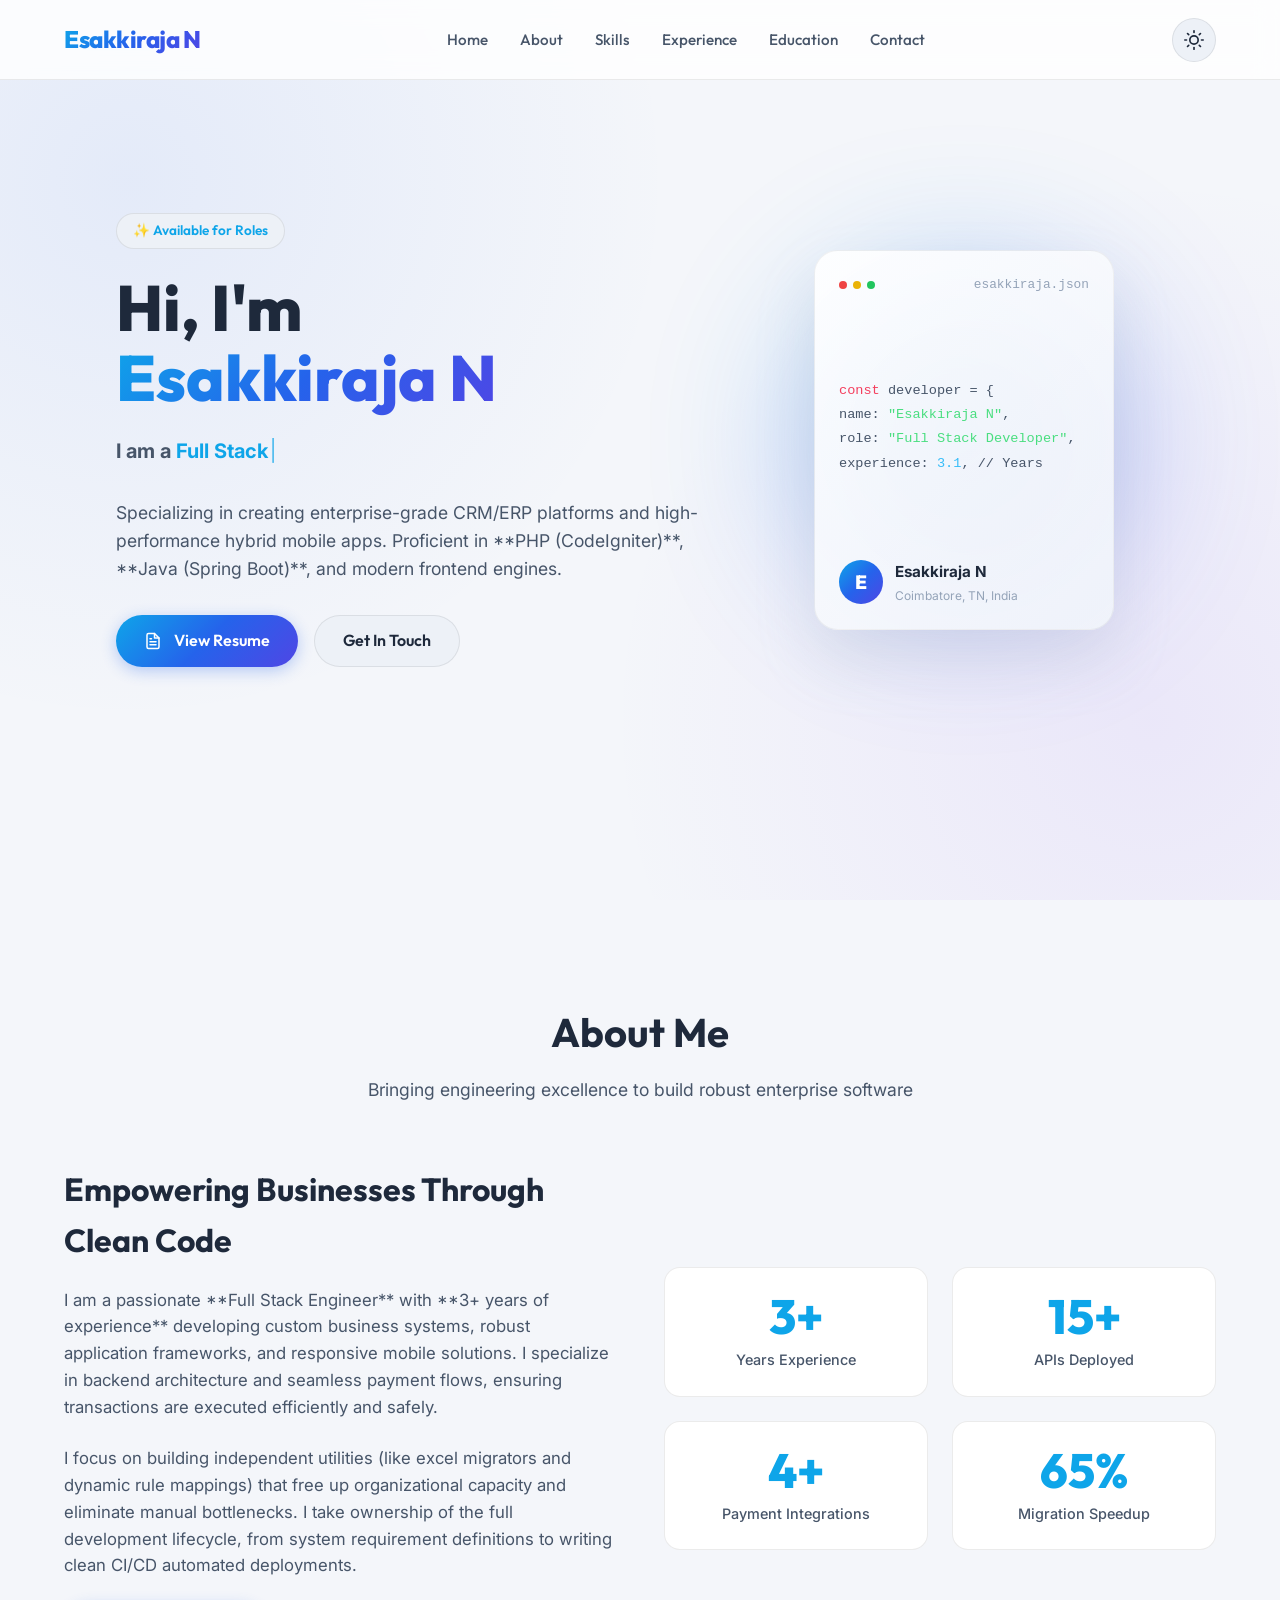
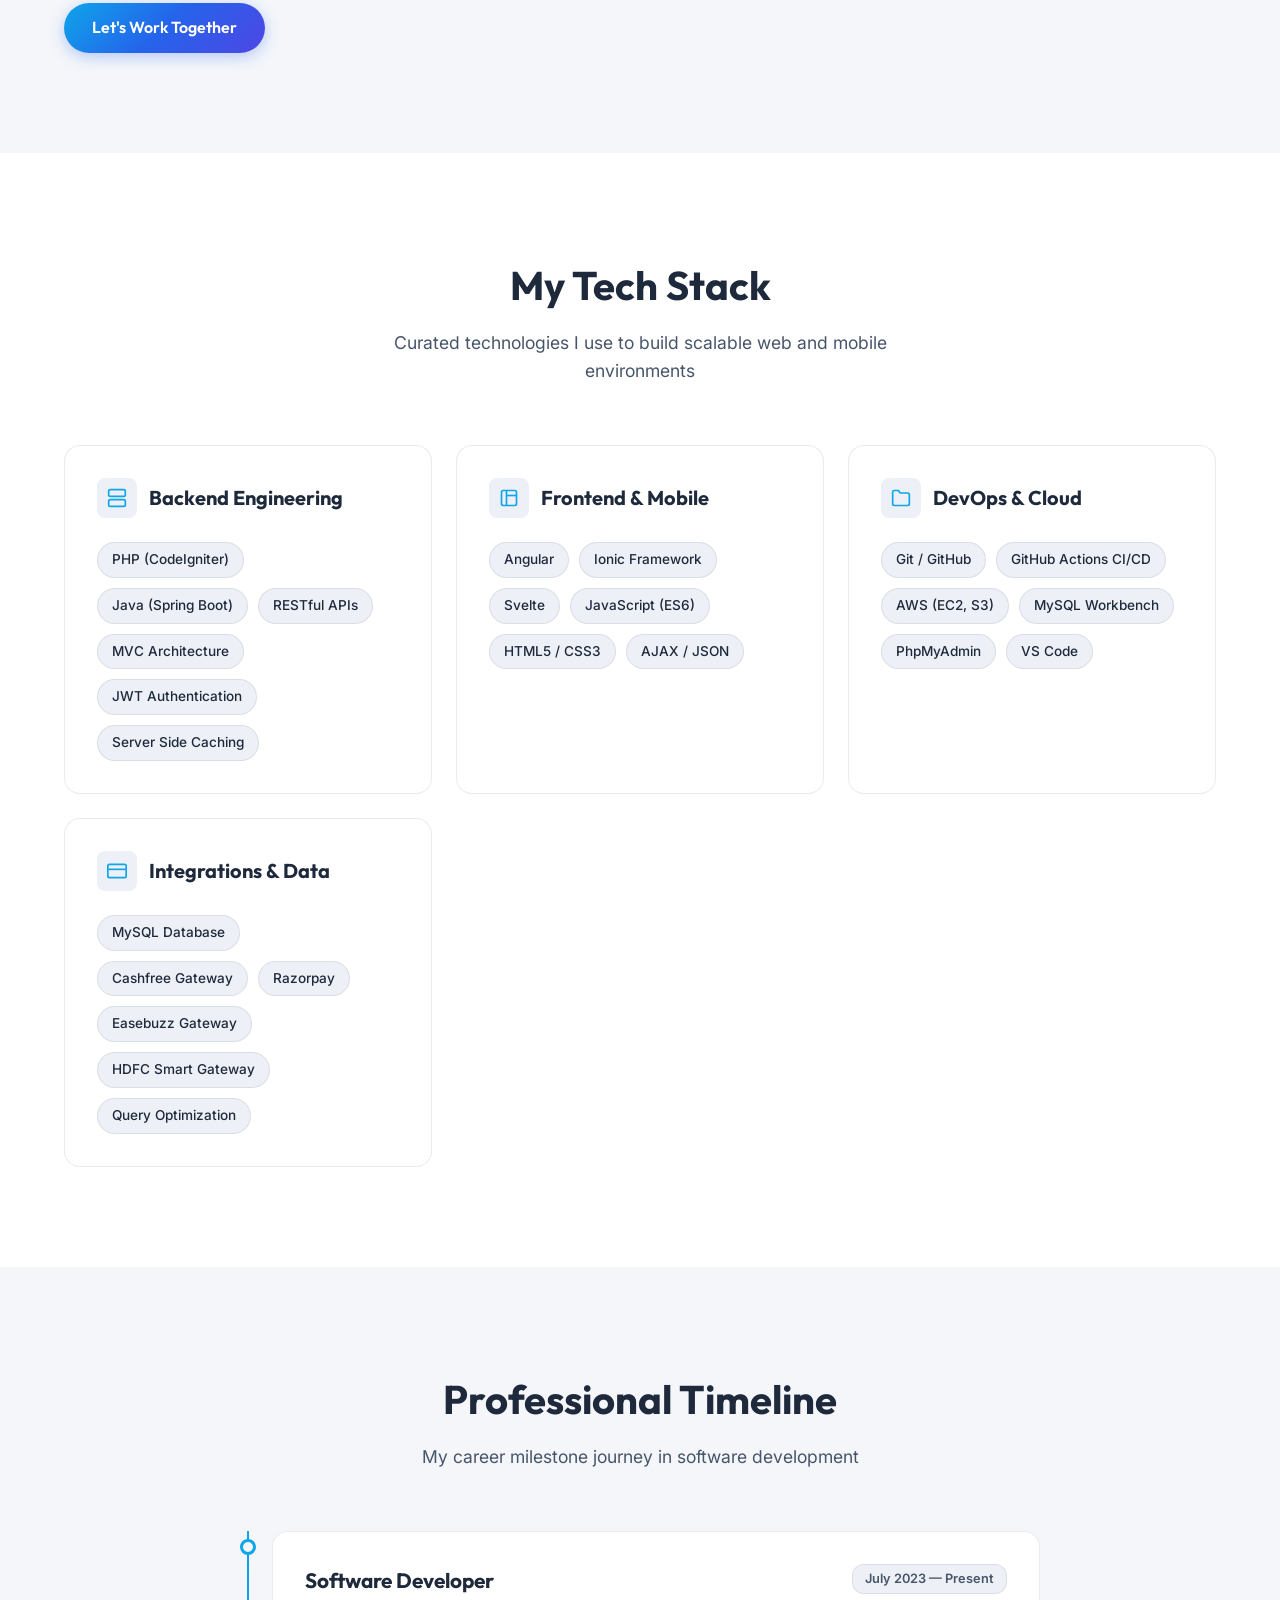
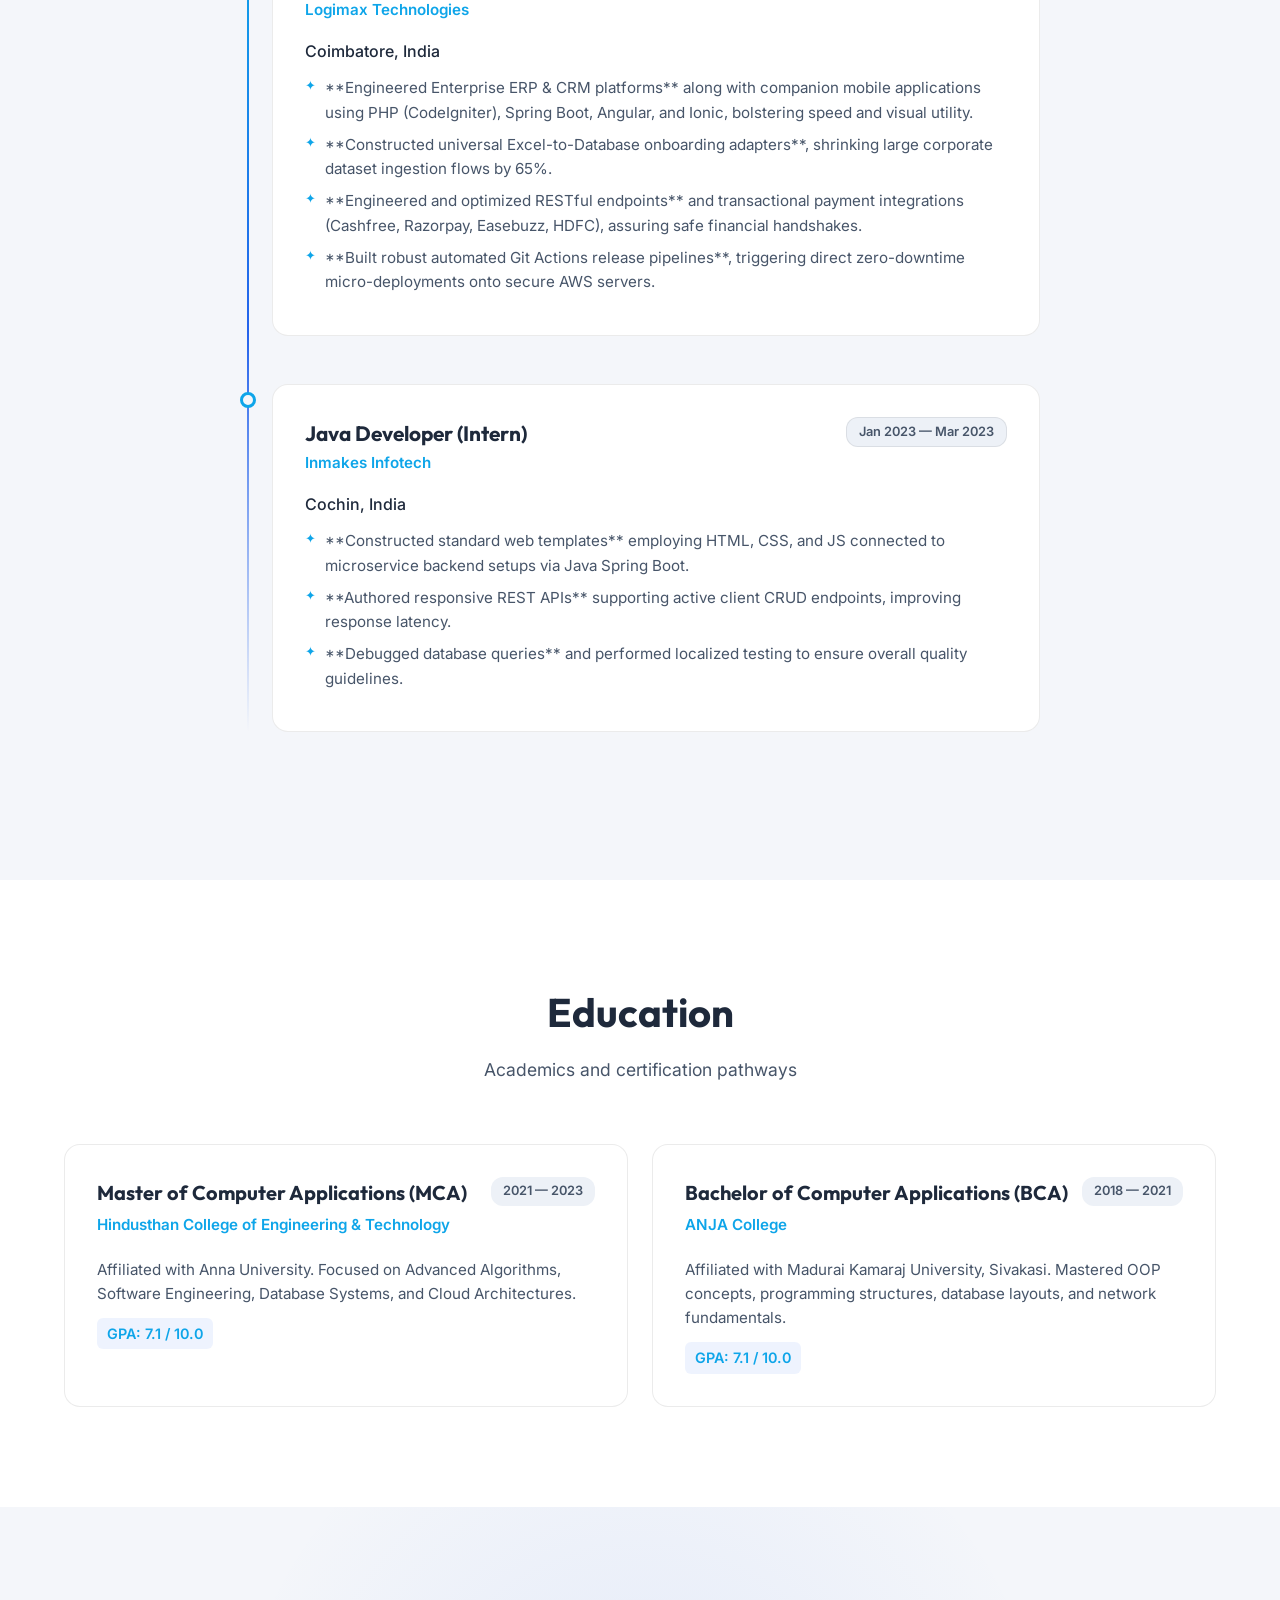
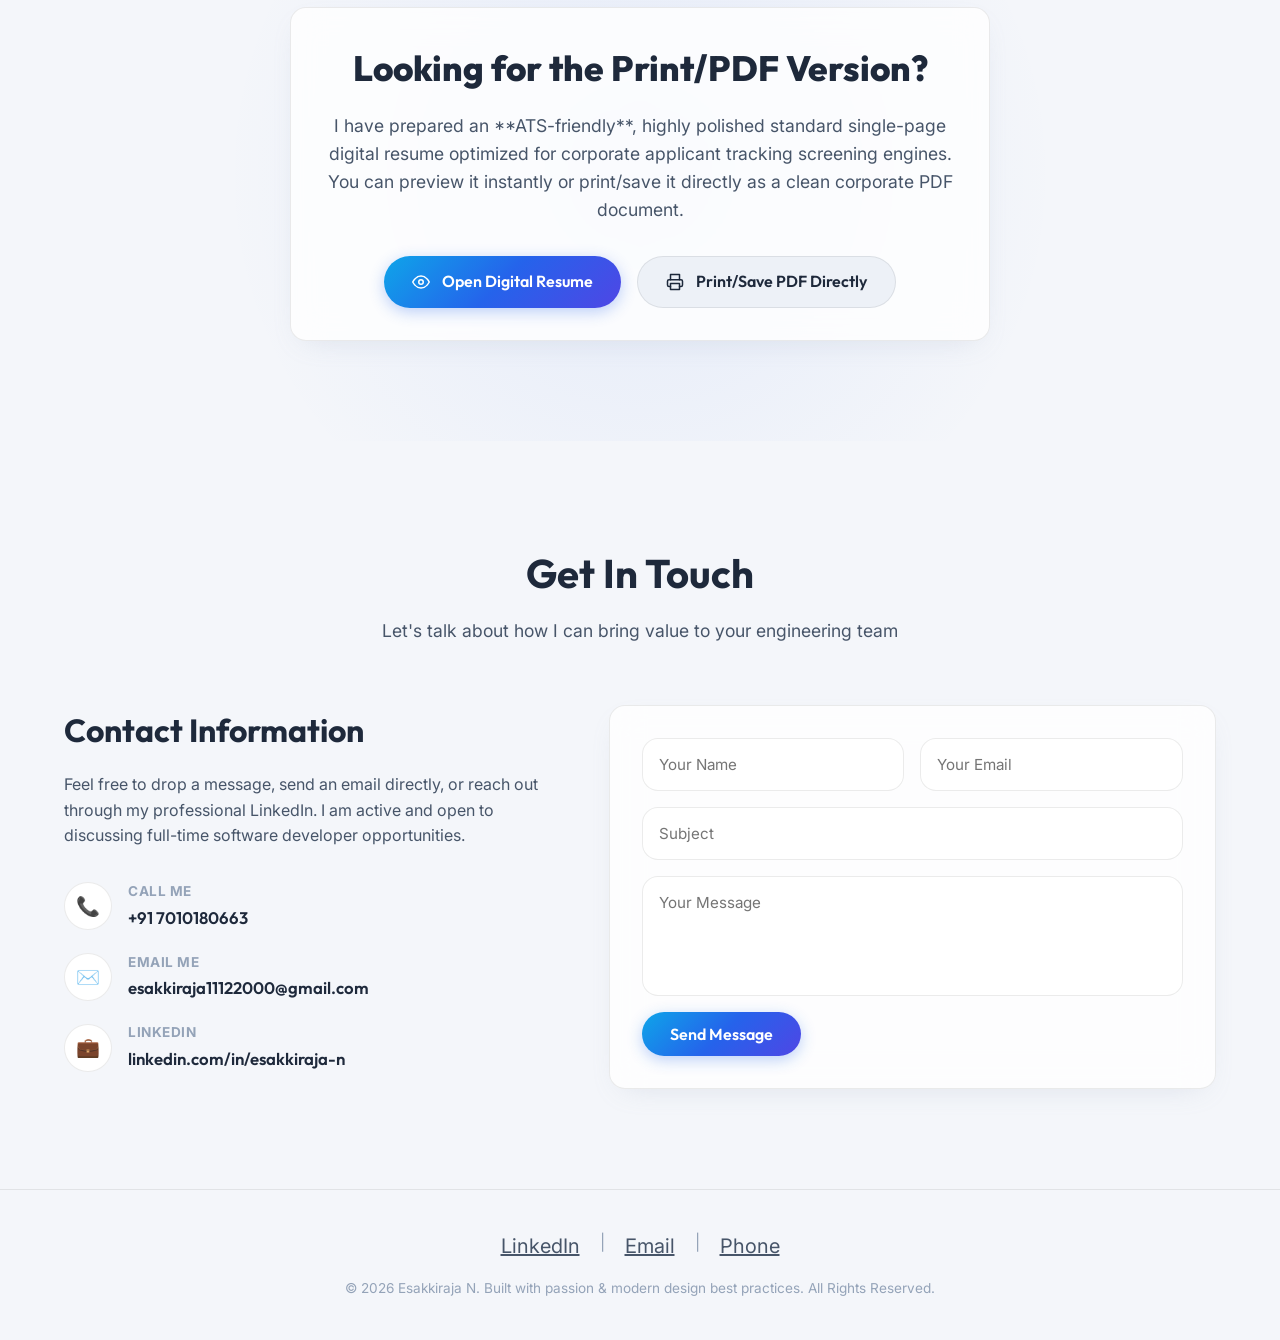
==== index.html @ 97b84b46 "Initialize premium portfolio and ATS-friendly resume" ====
<!DOCTYPE html>
<html lang="en">
<head>
    <meta charset="UTF-8">
    <meta name="viewport" content="width=device-width, initial-scale=1.0">
    <title>Esakkiraja N | Full Stack Developer | CRM & ERP Solutions Expert</title>
    <meta name="description" content="Portfolio of Esakkiraja N, Full Stack Software Developer with 3+ years of experience specializing in PHP CodeIgniter, Spring Boot, Angular, Ionic, CI/CD, and custom payment integrations.">
    <meta name="keywords" content="Esakkiraja N, Esakkiraja, Full Stack Developer, PHP Developer, Spring Boot, CodeIgniter, Angular, Ionic, Coimbatore Developer, Web Developer Portfolio">
    <link rel="stylesheet" href="assets/css/portfolio.css">
</head>
<body>

    <!-- Sticky Navigation Header -->
    <header class="header" id="navbar">
        <div class="container header-container">
            <a href="#home" class="logo">
                <span class="gradient-text">Esakkiraja N</span>
            </a>
            
            <nav>
                <ul class="nav-menu" id="nav-menu">
                    <li><a href="#home" class="nav-link">Home</a></li>
                    <li><a href="#about" class="nav-link">About</a></li>
                    <li><a href="#skills" class="nav-link">Skills</a></li>
                    <li><a href="#experience" class="nav-link">Experience</a></li>
                    <li><a href="#education" class="nav-link">Education</a></li>
                    <li><a href="#contact" class="nav-link">Contact</a></li>
                </ul>
            </nav>
            
            <div class="nav-actions">
                <button class="theme-toggle" id="theme-toggle" aria-label="Toggle theme">
                    <svg class="moon-icon" width="20" height="20" viewBox="0 0 24 24" fill="none" stroke="currentColor" stroke-width="2" stroke-linecap="round" stroke-linejoin="round">
                        <path d="M21 12.79A9 9 0 1 1 11.21 3 7 7 0 0 0 21 12.79z"></path>
                    </svg>
                    <svg class="sun-icon" width="20" height="20" viewBox="0 0 24 24" fill="none" stroke="currentColor" stroke-width="2" stroke-linecap="round" stroke-linejoin="round">
                        <circle cx="12" cy="12" r="5"></circle>
                        <line x1="12" y1="1" x2="12" y2="3"></line>
                        <line x1="12" y1="21" x2="12" y2="23"></line>
                        <line x1="4.22" y1="4.22" x2="5.64" y2="5.64"></line>
                        <line x1="18.36" y1="18.36" x2="19.78" y2="19.78"></line>
                        <line x1="1" y1="12" x2="3" y2="12"></line>
                        <line x1="21" y1="12" x2="23" y2="12"></line>
                        <line x1="4.22" y1="19.78" x2="5.64" y2="18.36"></line>
                        <line x1="18.36" y1="5.64" x2="19.78" y2="4.22"></line>
                    </svg>
                </button>
                <button class="mobile-menu-btn" id="mobile-menu-btn" aria-label="Toggle navigation menu">
                    <svg width="24" height="24" viewBox="0 0 24 24" fill="none" stroke="currentColor" stroke-width="2" stroke-linecap="round" stroke-linejoin="round">
                        <line x1="3" y1="12" x2="21" y2="12"></line>
                        <line x1="3" y1="6" x2="21" y2="6"></line>
                        <line x1="3" y1="18" x2="21" y2="18"></line>
                    </svg>
                </button>
            </div>
        </div>
    </header>

    <!-- Hero Section -->
    <section class="hero" id="home">
        <div class="container hero-grid">
            <div class="hero-content">
                <span class="hero-tag">✨ Available for Roles</span>
                <h1 class="hero-title">
                    Hi, I'm <br>
                    <span class="gradient-text">Esakkiraja N</span>
                </h1>
                <h2 class="hero-subtitle">
                    I am a <span id="typing-text" style="font-weight: 700; color: var(--accent-secondary);">Full Stack Developer</span><span class="typing-cursor" style="font-weight: 300; animation: blink 1s infinite;">|</span>
                </h2>
                <p style="color: var(--text-secondary); font-size: 1.1rem; margin-bottom: 32px; max-width: 600px;">
                    Specializing in creating enterprise-grade CRM/ERP platforms and high-performance hybrid mobile apps. Proficient in **PHP (CodeIgniter)**, **Java (Spring Boot)**, and modern frontend engines.
                </p>
                <div class="hero-cta">
                    <a href="resume.html" class="btn btn-primary" id="view-resume-hero">
                        <svg width="18" height="18" viewBox="0 0 24 24" fill="none" stroke="currentColor" stroke-width="2" stroke-linecap="round" stroke-linejoin="round" style="margin-right: 4px;">
                            <path d="M14 2H6a2 2 0 0 0-2 2v16a2 2 0 0 0 2 2h12a2 2 0 0 0 2-2V8z"></path>
                            <polyline points="14 2 14 8 20 8"></polyline>
                            <line x1="16" y1="13" x2="8" y2="13"></line>
                            <line x1="16" y1="17" x2="8" y2="17"></line>
                            <polyline points="10 9 9 9 8 9"></polyline>
                        </svg>
                        View Resume
                    </a>
                    <a href="#contact" class="btn btn-secondary" id="hire-me-hero">Get In Touch</a>
                </div>
            </div>
            
            <div class="hero-visual">
                <div class="glow-circle"></div>
                <div class="developer-card">
                    <div class="dev-card-header">
                        <div class="dot-indicators">
                            <span></span>
                            <span></span>
                            <span></span>
                        </div>
                        <span class="dev-card-lang">esakkiraja.json</span>
                    </div>
                    <div class="dev-card-code" id="dev-card-code-block">
                        <!-- Populated by JavaScript typist -->
                    </div>
                    <div class="dev-card-footer">
                        <div class="dev-avatar">E</div>
                        <div class="dev-info">
                            <h4>Esakkiraja N</h4>
                            <p>Coimbatore, TN, India</p>
                        </div>
                    </div>
                </div>
            </div>
        </div>
    </section>

    <!-- About Me Section -->
    <section class="about" id="about">
        <div class="container">
            <div class="section-header">
                <h2>About Me</h2>
                <p>Bringing engineering excellence to build robust enterprise software</p>
            </div>
            
            <div class="about-grid">
                <div class="about-text">
                    <h3>Empowering Businesses Through Clean Code</h3>
                    <p>
                        I am a passionate **Full Stack Engineer** with **3+ years of experience** developing custom business systems, robust application frameworks, and responsive mobile solutions. I specialize in backend architecture and seamless payment flows, ensuring transactions are executed efficiently and safely.
                    </p>
                    <p>
                        I focus on building independent utilities (like excel migrators and dynamic rule mappings) that free up organizational capacity and eliminate manual bottlenecks. I take ownership of the full development lifecycle, from system requirement definitions to writing clean CI/CD automated deployments.
                    </p>
                    <a href="#contact" class="btn btn-primary">Let's Work Together</a>
                </div>
                
                <div class="about-stats">
                    <div class="stat-card">
                        <div class="stat-num">3+</div>
                        <div class="stat-label">Years Experience</div>
                    </div>
                    <div class="stat-card">
                        <div class="stat-num">15+</div>
                        <div class="stat-label">APIs Deployed</div>
                    </div>
                    <div class="stat-card">
                        <div class="stat-num">4+</div>
                        <div class="stat-label">Payment Integrations</div>
                    </div>
                    <div class="stat-card">
                        <div class="stat-num">65%</div>
                        <div class="stat-label">Migration Speedup</div>
                    </div>
                </div>
            </div>
        </div>
    </section>

    <!-- Skills Section -->
    <section class="skills" id="skills" style="background-color: var(--bg-secondary);">
        <div class="container">
            <div class="section-header">
                <h2>My Tech Stack</h2>
                <p>Curated technologies I use to build scalable web and mobile environments</p>
            </div>
            
            <div class="skills-grid">
                <!-- Backend -->
                <div class="skill-category-card">
                    <div class="skill-cat-header">
                        <div class="skill-cat-icon">
                            <svg width="20" height="20" viewBox="0 0 24 24" fill="none" stroke="currentColor" stroke-width="2">
                                <rect x="2" y="2" width="20" height="8" rx="2" ry="2"></rect>
                                <rect x="2" y="14" width="20" height="8" rx="2" ry="2"></rect>
                                <line x1="6" y1="6" x2="6.01" y2="6"></line>
                                <line x1="6" y1="18" x2="6.01" y2="18"></line>
                            </svg>
                        </div>
                        <h3>Backend Engineering</h3>
                    </div>
                    <div class="skills-list">
                        <span class="skill-tag">PHP (CodeIgniter)</span>
                        <span class="skill-tag">Java (Spring Boot)</span>
                        <span class="skill-tag">RESTful APIs</span>
                        <span class="skill-tag">MVC Architecture</span>
                        <span class="skill-tag">JWT Authentication</span>
                        <span class="skill-tag">Server Side Caching</span>
                    </div>
                </div>

                <!-- Frontend -->
                <div class="skill-category-card">
                    <div class="skill-cat-header">
                        <div class="skill-cat-icon">
                            <svg width="20" height="20" viewBox="0 0 24 24" fill="none" stroke="currentColor" stroke-width="2">
                                <rect x="3" y="3" width="18" height="18" rx="2" ry="2"></rect>
                                <line x1="9" y1="3" x2="9" y2="21"></line>
                                <line x1="9" y1="9" x2="21" y2="9"></line>
                            </svg>
                        </div>
                        <h3>Frontend & Mobile</h3>
                    </div>
                    <div class="skills-list">
                        <span class="skill-tag">Angular</span>
                        <span class="skill-tag">Ionic Framework</span>
                        <span class="skill-tag">Svelte</span>
                        <span class="skill-tag">JavaScript (ES6)</span>
                        <span class="skill-tag">HTML5 / CSS3</span>
                        <span class="skill-tag">AJAX / JSON</span>
                    </div>
                </div>

                <!-- Cloud & Automation -->
                <div class="skill-category-card">
                    <div class="skill-cat-header">
                        <div class="skill-cat-icon">
                            <svg width="20" height="20" viewBox="0 0 24 24" fill="none" stroke="currentColor" stroke-width="2">
                                <path d="M22 19a2 2 0 0 1-2 2H4a2 2 0 0 1-2-2V5a2 2 0 0 1 2-2h5l2 3h9a2 2 0 0 1 2 2z"></path>
                            </svg>
                        </div>
                        <h3>DevOps & Cloud</h3>
                    </div>
                    <div class="skills-list">
                        <span class="skill-tag">Git / GitHub</span>
                        <span class="skill-tag">GitHub Actions CI/CD</span>
                        <span class="skill-tag">AWS (EC2, S3)</span>
                        <span class="skill-tag">MySQL Workbench</span>
                        <span class="skill-tag">PhpMyAdmin</span>
                        <span class="skill-tag">VS Code</span>
                    </div>
                </div>

                <!-- Payment & Databases -->
                <div class="skill-category-card">
                    <div class="skill-cat-header">
                        <div class="skill-cat-icon">
                            <svg width="20" height="20" viewBox="0 0 24 24" fill="none" stroke="currentColor" stroke-width="2">
                                <rect x="1" y="4" width="22" height="16" rx="2" ry="2"></rect>
                                <line x1="1" y1="10" x2="23" y2="10"></line>
                            </svg>
                        </div>
                        <h3>Integrations & Data</h3>
                    </div>
                    <div class="skills-list">
                        <span class="skill-tag">MySQL Database</span>
                        <span class="skill-tag">Cashfree Gateway</span>
                        <span class="skill-tag">Razorpay</span>
                        <span class="skill-tag">Easebuzz Gateway</span>
                        <span class="skill-tag">HDFC Smart Gateway</span>
                        <span class="skill-tag">Query Optimization</span>
                    </div>
                </div>
            </div>
        </div>
    </section>

    <!-- Experience Timeline -->
    <section class="experience" id="experience">
        <div class="container">
            <div class="section-header">
                <h2>Professional Timeline</h2>
                <p>My career milestone journey in software development</p>
            </div>
            
            <div class="experience-timeline">
                
                <!-- Logimax -->
                <div class="timeline-item">
                    <div class="timeline-content">
                        <div class="timeline-header">
                            <div>
                                <h3 class="role-title">Software Developer</h3>
                                <span class="company-name">Logimax Technologies</span>
                            </div>
                            <span class="timeline-date">July 2023 — Present</span>
                        </div>
                        <p style="color: var(--text-primary); font-weight: 500; margin-bottom: 12px;">Coimbatore, India</p>
                        <ul class="timeline-bullets">
                            <li>**Engineered Enterprise ERP & CRM platforms** along with companion mobile applications using PHP (CodeIgniter), Spring Boot, Angular, and Ionic, bolstering speed and visual utility.</li>
                            <li>**Constructed universal Excel-to-Database onboarding adapters**, shrinking large corporate dataset ingestion flows by 65%.</li>
                            <li>**Engineered and optimized RESTful endpoints** and transactional payment integrations (Cashfree, Razorpay, Easebuzz, HDFC), assuring safe financial handshakes.</li>
                            <li>**Built robust automated Git Actions release pipelines**, triggering direct zero-downtime micro-deployments onto secure AWS servers.</li>
                        </ul>
                    </div>
                </div>

                <!-- Inmakes -->
                <div class="timeline-item">
                    <div class="timeline-content">
                        <div class="timeline-header">
                            <div>
                                <h3 class="role-title">Java Developer (Intern)</h3>
                                <span class="company-name">Inmakes Infotech</span>
                            </div>
                            <span class="timeline-date">Jan 2023 — Mar 2023</span>
                        </div>
                        <p style="color: var(--text-primary); font-weight: 500; margin-bottom: 12px;">Cochin, India</p>
                        <ul class="timeline-bullets">
                            <li>**Constructed standard web templates** employing HTML, CSS, and JS connected to microservice backend setups via Java Spring Boot.</li>
                            <li>**Authored responsive REST APIs** supporting active client CRUD endpoints, improving response latency.</li>
                            <li>**Debugged database queries** and performed localized testing to ensure overall quality guidelines.</li>
                        </ul>
                    </div>
                </div>

            </div>
        </div>
    </section>

    <!-- Education Section -->
    <section class="education" id="education" style="background-color: var(--bg-secondary);">
        <div class="container">
            <div class="section-header">
                <h2>Education</h2>
                <p>Academics and certification pathways</p>
            </div>
            
            <div class="education-grid">
                
                <!-- MCA -->
                <div class="education-card">
                    <div class="edu-header">
                        <div>
                            <h3 class="edu-title">Master of Computer Applications (MCA)</h3>
                            <div class="edu-college">Hindusthan College of Engineering & Technology</div>
                        </div>
                        <span class="edu-date">2021 — 2023</span>
                    </div>
                    <div class="edu-details">
                        <p>Affiliated with Anna University. Focused on Advanced Algorithms, Software Engineering, Database Systems, and Cloud Architectures.</p>
                        <span class="edu-grade">GPA: 7.1 / 10.0</span>
                    </div>
                </div>

                <!-- BCA -->
                <div class="education-card">
                    <div class="edu-header">
                        <div>
                            <h3 class="edu-title">Bachelor of Computer Applications (BCA)</h3>
                            <div class="edu-college">ANJA College</div>
                        </div>
                        <span class="edu-date">2018 — 2021</span>
                    </div>
                    <div class="edu-details">
                        <p>Affiliated with Madurai Kamaraj University, Sivakasi. Mastered OOP concepts, programming structures, database layouts, and network fundamentals.</p>
                        <span class="edu-grade">GPA: 7.1 / 10.0</span>
                    </div>
                </div>

            </div>
        </div>
    </section>

    <!-- Digital Resume CTA -->
    <section class="resume-cta-section">
        <div class="container">
            <div class="glass-card resume-wrapper">
                <h3>Looking for the Print/PDF Version?</h3>
                <p>
                    I have prepared an **ATS-friendly**, highly polished standard single-page digital resume optimized for corporate applicant tracking screening engines. You can preview it instantly or print/save it directly as a clean corporate PDF document.
                </p>
                <div class="resume-actions">
                    <a href="resume.html" class="btn btn-primary" id="preview-resume-cta">
                        <svg width="18" height="18" viewBox="0 0 24 24" fill="none" stroke="currentColor" stroke-width="2" stroke-linecap="round" stroke-linejoin="round" style="margin-right: 4px;">
                            <path d="M1 12s4-8 11-8 11 8 11 8-4 8-11 8-11-8-11-8z"></path>
                            <circle cx="12" cy="12" r="3"></circle>
                        </svg>
                        Open Digital Resume
                    </a>
                    <a href="resume.html?print=true" class="btn btn-secondary" id="direct-print-cta" target="_blank">
                        <svg width="18" height="18" viewBox="0 0 24 24" fill="none" stroke="currentColor" stroke-width="2" stroke-linecap="round" stroke-linejoin="round" style="margin-right: 4px;">
                            <polyline points="6 9 6 2 18 2 18 9"></polyline>
                            <path d="M6 18H4a2 2 0 0 1-2-2v-5a2 2 0 0 1 2-2h16a2 2 0 0 1 2 2v5a2 2 0 0 1-2 2h-2"></path>
                            <rect x="6" y="14" width="12" height="8"></rect>
                        </svg>
                        Print/Save PDF Directly
                    </a>
                </div>
            </div>
        </div>
    </section>

    <!-- Contact Section -->
    <section class="contact" id="contact">
        <div class="container">
            <div class="section-header">
                <h2>Get In Touch</h2>
                <p>Let's talk about how I can bring value to your engineering team</p>
            </div>
            
            <div class="contact-grid">
                
                <!-- Contact info panel -->
                <div class="contact-info-panel">
                    <h3>Contact Information</h3>
                    <p class="contact-desc">
                        Feel free to drop a message, send an email directly, or reach out through my professional LinkedIn. I am active and open to discussing full-time software developer opportunities.
                    </p>
                    
                    <div class="contact-links">
                        <div class="contact-item">
                            <div class="contact-icon" aria-hidden="true">📞</div>
                            <div class="contact-details">
                                <h4>Call Me</h4>
                                <a href="tel:+917010180663">+91 7010180663</a>
                            </div>
                        </div>
                        
                        <div class="contact-item">
                            <div class="contact-icon" aria-hidden="true">✉️</div>
                            <div class="contact-details">
                                <h4>Email Me</h4>
                                <a href="mailto:esakkiraja11122000@gmail.com">esakkiraja11122000@gmail.com</a>
                            </div>
                        </div>
                        
                        <div class="contact-item">
                            <div class="contact-icon" aria-hidden="true">💼</div>
                            <div class="contact-details">
                                <h4>LinkedIn</h4>
                                <a href="https://www.linkedin.com/in/esakkiraja-n/" target="_blank">linkedin.com/in/esakkiraja-n</a>
                            </div>
                        </div>
                    </div>
                </div>

                <!-- Form Panel -->
                <div class="glass-card">
                    <form class="contact-form" id="portfolio-contact-form">
                        <div class="form-group-row">
                            <input type="text" class="form-control" placeholder="Your Name" required aria-label="Your Name">
                            <input type="email" class="form-control" placeholder="Your Email" required aria-label="Your Email">
                        </div>
                        <input type="text" class="form-control" placeholder="Subject" required aria-label="Subject">
                        <textarea class="form-control" placeholder="Your Message" required aria-label="Your Message"></textarea>
                        <button type="submit" class="btn btn-primary" style="align-self: flex-start;">Send Message</button>
                    </form>
                </div>

            </div>
        </div>
    </section>

    <!-- Footer -->
    <footer class="footer">
        <div class="container footer-content">
            <div class="footer-socials">
                <a href="https://www.linkedin.com/in/esakkiraja-n/" class="footer-social-link" target="_blank" aria-label="LinkedIn Profile">LinkedIn</a>
                <span style="color: var(--text-muted);">|</span>
                <a href="mailto:esakkiraja11122000@gmail.com" class="footer-social-link" aria-label="Email Esakkiraja">Email</a>
                <span style="color: var(--text-muted);">|</span>
                <a href="tel:+917010180663" class="footer-social-link" aria-label="Call Esakkiraja">Phone</a>
            </div>
            <p class="copyright">&copy; 2026 Esakkiraja N. Built with passion & modern design best practices. All Rights Reserved.</p>
        </div>
    </footer>

    <!-- Custom CSS typing blink animation -->
    <style>
        @keyframes blink {
            50% { opacity: 0; }
        }
        .typing-cursor {
            color: var(--accent-secondary);
            font-size: 1.3rem;
            margin-left: 2px;
        }
    </style>
    
    <script src="assets/js/portfolio.js"></script>
</body>
</html>
---- assets/css/portfolio.css ----
@import url('https://fonts.googleapis.com/css2?family=Inter:wght@300;400;500;600;700&family=Outfit:wght@300;400;500;600;700;800&display=swap');

/* --- Root CSS Variables --- */
:root {
    --font-heading: 'Outfit', sans-serif;
    --font-body: 'Inter', sans-serif;

    /* Theme-specific tokens (Default: Dark Mode) */
    --bg-primary: #070a13;
    --bg-secondary: #0f1424;
    --bg-tertiary: #171d34;
    --bg-glass: rgba(15, 20, 36, 0.7);
    --border-color: rgba(255, 255, 255, 0.08);
    --text-primary: #f3f4f6;
    --text-secondary: #9ca3af;
    --text-muted: #6b7280;
    
    /* Elegant Harmonious Accents */
    --accent-primary: #2563eb; /* Royal Blue */
    --accent-secondary: #00d2ff; /* Bright Cyan */
    --accent-gradient: linear-gradient(135deg, #00d2ff 0%, #2563eb 50%, #7c3aed 100%);
    --accent-glow: rgba(0, 210, 255, 0.15);
    --card-shadow: 0 10px 30px -10px rgba(0, 0, 0, 0.5);
    
    /* Layout Constants */
    --container-width: 1200px;
    --header-height: 80px;
    --border-radius: 16px;
    --transition-smooth: all 0.4s cubic-bezier(0.16, 1, 0.3, 1);
}

/* --- Light Mode Variables --- */
[data-theme="light"] {
    --bg-primary: #f4f6fa;
    --bg-secondary: #ffffff;
    --bg-tertiary: #edf1f7;
    --bg-glass: rgba(255, 255, 255, 0.8);
    --border-color: rgba(0, 0, 0, 0.08);
    --text-primary: #1e293b;
    --text-secondary: #475569;
    --text-muted: #94a3b8;
    
    --accent-primary: #2563eb;
    --accent-secondary: #0ea5e9;
    --accent-gradient: linear-gradient(135deg, #0ea5e9 0%, #2563eb 50%, #4f46e5 100%);
    --accent-glow: rgba(37, 99, 235, 0.08);
    --card-shadow: 0 10px 30px -15px rgba(148, 163, 184, 0.3);
}

/* --- Reset & Base Styles --- */
*, *::before, *::after {
    margin: 0;
    padding: 0;
    box-sizing: border-box;
}

html {
    scroll-behavior: smooth;
    font-size: 16px;
}

body {
    background-color: var(--bg-primary);
    color: var(--text-primary);
    font-family: var(--font-body);
    line-height: 1.6;
    overflow-x: hidden;
    transition: background-color 0.3s ease, color 0.3s ease;
}

/* Custom Scrollbar */
::-webkit-scrollbar {
    width: 8px;
}
::-webkit-scrollbar-track {
    background: var(--bg-primary);
}
::-webkit-scrollbar-thumb {
    background: var(--bg-tertiary);
    border-radius: 4px;
}
::-webkit-scrollbar-thumb:hover {
    background: var(--accent-primary);
}

/* --- Global Utilities & Layouts --- */
.container {
    max-width: var(--container-width);
    margin: 0 auto;
    padding: 0 24px;
}

section {
    padding: 100px 0;
    position: relative;
}

.gradient-text {
    background: var(--accent-gradient);
    -webkit-background-clip: text;
    -webkit-text-fill-color: transparent;
    background-clip: text;
}

.section-header {
    text-align: center;
    margin-bottom: 60px;
}

.section-header h2 {
    font-family: var(--font-heading);
    font-size: 2.5rem;
    font-weight: 700;
    margin-bottom: 12px;
}

.section-header p {
    color: var(--text-secondary);
    font-size: 1.1rem;
    max-width: 600px;
    margin: 0 auto;
}

/* Buttons */
.btn {
    display: inline-flex;
    align-items: center;
    justify-content: center;
    gap: 8px;
    padding: 12px 28px;
    font-family: var(--font-heading);
    font-weight: 600;
    font-size: 1rem;
    border-radius: 30px;
    text-decoration: none;
    cursor: pointer;
    transition: var(--transition-smooth);
    border: none;
}

.btn-primary {
    background: var(--accent-gradient);
    color: #ffffff;
    box-shadow: 0 4px 15px rgba(37, 99, 235, 0.3);
}

.btn-primary:hover {
    transform: translateY(-2px);
    box-shadow: 0 8px 25px rgba(37, 99, 235, 0.4);
}

.btn-secondary {
    background: var(--bg-tertiary);
    color: var(--text-primary);
    border: 1px solid var(--border-color);
}

.btn-secondary:hover {
    background: var(--border-color);
    transform: translateY(-2px);
}

/* Glass Card */
.glass-card {
    background: var(--bg-glass);
    border: 1px solid var(--border-color);
    border-radius: var(--border-radius);
    padding: 32px;
    backdrop-filter: blur(16px);
    -webkit-backdrop-filter: blur(16px);
    box-shadow: var(--card-shadow);
    transition: var(--transition-smooth);
}

/* --- Header / Navigation --- */
.header {
    position: fixed;
    top: 0;
    left: 0;
    width: 100%;
    height: var(--header-height);
    background: var(--bg-glass);
    border-bottom: 1px solid var(--border-color);
    backdrop-filter: blur(12px);
    -webkit-backdrop-filter: blur(12px);
    z-index: 1000;
    transition: var(--transition-smooth);
}

.header-container {
    display: flex;
    justify-content: space-between;
    align-items: center;
    height: 100%;
}

.logo {
    font-family: var(--font-heading);
    font-size: 1.5rem;
    font-weight: 800;
    letter-spacing: -0.5px;
    text-decoration: none;
    color: var(--text-primary);
}

.nav-menu {
    display: flex;
    align-items: center;
    list-style: none;
    gap: 32px;
}

.nav-link {
    text-decoration: none;
    color: var(--text-secondary);
    font-family: var(--font-heading);
    font-weight: 500;
    font-size: 0.95rem;
    transition: var(--transition-smooth);
}

.nav-link:hover {
    color: var(--accent-secondary);
}

.nav-actions {
    display: flex;
    align-items: center;
    gap: 16px;
}

/* Dark Mode Toggle */
.theme-toggle {
    background: var(--bg-tertiary);
    border: 1px solid var(--border-color);
    width: 44px;
    height: 44px;
    border-radius: 50%;
    cursor: pointer;
    display: flex;
    align-items: center;
    justify-content: center;
    color: var(--text-primary);
    transition: var(--transition-smooth);
}

.theme-toggle:hover {
    color: var(--accent-secondary);
    transform: scale(1.05);
}

.theme-toggle .sun-icon {
    display: none;
}

[data-theme="light"] .theme-toggle .sun-icon {
    display: block;
}

[data-theme="light"] .theme-toggle .moon-icon {
    display: none;
}

/* Mobile Menu Button */
.mobile-menu-btn {
    display: none;
    background: none;
    border: none;
    cursor: pointer;
    color: var(--text-primary);
}

/* --- Hero Section --- */
.hero {
    min-height: 100vh;
    display: flex;
    align-items: center;
    padding-top: var(--header-height);
    background-image: radial-gradient(circle at 10% 20%, var(--accent-glow) 0%, transparent 40%),
                      radial-gradient(circle at 90% 80%, rgba(124, 58, 237, 0.08) 0%, transparent 40%);
}

.hero-grid {
    display: grid;
    grid-template-columns: 1.2fr 0.8fr;
    gap: 48px;
    align-items: center;
}

.hero-tag {
    display: inline-block;
    padding: 6px 16px;
    background: var(--bg-tertiary);
    border: 1px solid var(--border-color);
    border-radius: 30px;
    font-family: var(--font-heading);
    font-weight: 600;
    font-size: 0.85rem;
    color: var(--accent-secondary);
    margin-bottom: 24px;
}

.hero-title {
    font-family: var(--font-heading);
    font-size: 4rem;
    font-weight: 800;
    line-height: 1.1;
    margin-bottom: 20px;
}

.hero-subtitle {
    font-size: 1.25rem;
    color: var(--text-secondary);
    margin-bottom: 32px;
    max-width: 600px;
}

.hero-cta {
    display: flex;
    gap: 16px;
}

/* Hero Interactive Visuals */
.hero-visual {
    position: relative;
    display: flex;
    justify-content: center;
    align-items: center;
}

.glow-circle {
    position: absolute;
    width: 320px;
    height: 320px;
    background: var(--accent-gradient);
    filter: blur(80px);
    opacity: 0.35;
    border-radius: 50%;
    z-index: 1;
    animation: pulse 8s infinite alternate;
}

.developer-card {
    position: relative;
    z-index: 2;
    width: 300px;
    height: 380px;
    border-radius: 24px;
    padding: 24px;
    background: linear-gradient(135deg, rgba(15, 20, 36, 0.9) 0%, rgba(7, 10, 19, 0.9) 100%);
    border: 1px solid rgba(255, 255, 255, 0.1);
    box-shadow: 0 30px 60px rgba(0, 0, 0, 0.4);
    display: flex;
    flex-direction: column;
    justify-content: space-between;
}

[data-theme="light"] .developer-card {
    background: linear-gradient(135deg, rgba(255, 255, 255, 0.9) 0%, rgba(240, 244, 250, 0.9) 100%);
    border: 1px solid rgba(0, 0, 0, 0.05);
    box-shadow: 0 30px 60px rgba(148, 163, 184, 0.2);
}

.dev-card-header {
    display: flex;
    justify-content: space-between;
    align-items: center;
}

.dot-indicators {
    display: flex;
    gap: 6px;
}

.dot-indicators span {
    width: 8px;
    height: 8px;
    border-radius: 50%;
    background: var(--text-muted);
}

.dot-indicators span:nth-child(1) { background: #ef4444; }
.dot-indicators span:nth-child(2) { background: #eab308; }
.dot-indicators span:nth-child(3) { background: #22c55e; }

.dev-card-lang {
    font-size: 0.8rem;
    color: var(--text-muted);
    font-family: monospace;
}

.dev-card-code {
    flex-grow: 1;
    display: flex;
    flex-direction: column;
    justify-content: center;
    font-family: monospace;
    font-size: 0.85rem;
    line-height: 1.8;
    color: var(--text-secondary);
}

.dev-card-code span.tag { color: #f43f5e; }
.dev-card-code span.key { color: #38bdf8; }
.dev-card-code span.string { color: #4ade80; }

.dev-card-footer {
    display: flex;
    align-items: center;
    gap: 12px;
}

.dev-avatar {
    width: 44px;
    height: 44px;
    border-radius: 50%;
    background: var(--accent-gradient);
    display: flex;
    align-items: center;
    justify-content: center;
    font-family: var(--font-heading);
    font-weight: 800;
    color: #ffffff;
    font-size: 1.2rem;
}

.dev-info h4 {
    font-size: 0.95rem;
    margin-bottom: 2px;
}

.dev-info p {
    font-size: 0.75rem;
    color: var(--text-muted);
}

/* --- About Me Section --- */
.about-grid {
    display: grid;
    grid-template-columns: 1fr 1fr;
    gap: 48px;
    align-items: center;
}

.about-text h3 {
    font-family: var(--font-heading);
    font-size: 2rem;
    margin-bottom: 20px;
}

.about-text p {
    color: var(--text-secondary);
    margin-bottom: 24px;
    font-size: 1.05rem;
}

.about-stats {
    display: grid;
    grid-template-columns: 1fr 1fr;
    gap: 24px;
}

.stat-card {
    background: var(--bg-secondary);
    border: 1px solid var(--border-color);
    border-radius: var(--border-radius);
    padding: 24px;
    text-align: center;
    transition: var(--transition-smooth);
}

.stat-card:hover {
    transform: translateY(-5px);
    border-color: var(--accent-primary);
}

.stat-num {
    font-family: var(--font-heading);
    font-size: 3rem;
    font-weight: 800;
    line-height: 1;
    margin-bottom: 8px;
    color: var(--accent-secondary);
}

.stat-label {
    font-size: 0.9rem;
    color: var(--text-secondary);
    font-weight: 500;
}

/* --- Skills Section --- */
.skills-grid {
    display: grid;
    grid-template-columns: repeat(auto-fit, minmax(280px, 1fr));
    gap: 24px;
}

.skill-category-card {
    background: var(--bg-secondary);
    border: 1px solid var(--border-color);
    border-radius: var(--border-radius);
    padding: 32px;
    transition: var(--transition-smooth);
}

.skill-category-card:hover {
    transform: translateY(-5px);
    box-shadow: var(--card-shadow);
    border-color: rgba(37, 99, 235, 0.3);
}

.skill-cat-header {
    display: flex;
    align-items: center;
    gap: 12px;
    margin-bottom: 24px;
}

.skill-cat-icon {
    width: 40px;
    height: 40px;
    border-radius: 8px;
    background: var(--bg-tertiary);
    color: var(--accent-secondary);
    display: flex;
    align-items: center;
    justify-content: center;
}

.skill-cat-header h3 {
    font-family: var(--font-heading);
    font-size: 1.25rem;
    font-weight: 700;
}

.skills-list {
    display: flex;
    flex-wrap: wrap;
    gap: 10px;
}

.skill-tag {
    display: inline-block;
    padding: 6px 14px;
    background: var(--bg-tertiary);
    border: 1px solid var(--border-color);
    border-radius: 20px;
    font-size: 0.85rem;
    font-weight: 500;
    color: var(--text-primary);
    transition: var(--transition-smooth);
}

.skill-tag:hover {
    background: var(--accent-glow);
    border-color: var(--accent-secondary);
    color: var(--accent-secondary);
}

/* --- Experience Section --- */
.experience-timeline {
    max-width: 800px;
    margin: 0 auto;
    position: relative;
    padding-left: 32px;
}

.experience-timeline::before {
    content: '';
    position: absolute;
    top: 0;
    left: 7px;
    width: 2px;
    height: 100%;
    background: linear-gradient(to bottom, var(--accent-secondary), var(--accent-primary), transparent);
}

.timeline-item {
    position: relative;
    margin-bottom: 48px;
}

.timeline-item::before {
    content: '';
    position: absolute;
    top: 8px;
    left: -32px;
    width: 16px;
    height: 16px;
    border-radius: 50%;
    background: var(--bg-primary);
    border: 3px solid var(--accent-secondary);
    z-index: 2;
    transition: var(--transition-smooth);
}

.timeline-item:hover::before {
    background: var(--accent-secondary);
    box-shadow: 0 0 10px var(--accent-secondary);
}

.timeline-content {
    background: var(--bg-secondary);
    border: 1px solid var(--border-color);
    border-radius: var(--border-radius);
    padding: 32px;
    transition: var(--transition-smooth);
}

.timeline-content:hover {
    transform: translateX(5px);
    border-color: var(--accent-primary);
}

.timeline-header {
    display: flex;
    justify-content: space-between;
    align-items: flex-start;
    margin-bottom: 16px;
}

.role-title {
    font-family: var(--font-heading);
    font-size: 1.3rem;
    font-weight: 700;
}

.company-name {
    color: var(--accent-secondary);
    font-weight: 600;
    font-size: 0.95rem;
}

.timeline-date {
    display: inline-block;
    padding: 4px 12px;
    background: var(--bg-tertiary);
    border: 1px solid var(--border-color);
    border-radius: 12px;
    font-size: 0.8rem;
    font-weight: 600;
    color: var(--text-secondary);
}

.timeline-bullets {
    list-style: none;
}

.timeline-bullets li {
    position: relative;
    padding-left: 20px;
    margin-bottom: 8px;
    font-size: 0.95rem;
    color: var(--text-secondary);
}

.timeline-bullets li::before {
    content: '✦';
    position: absolute;
    top: 0;
    left: 0;
    color: var(--accent-secondary);
    font-size: 0.8rem;
}

/* --- Education Section --- */
.education-grid {
    display: grid;
    grid-template-columns: repeat(auto-fit, minmax(320px, 1fr));
    gap: 24px;
}

.education-card {
    background: var(--bg-secondary);
    border: 1px solid var(--border-color);
    border-radius: var(--border-radius);
    padding: 32px;
    transition: var(--transition-smooth);
}

.education-card:hover {
    transform: translateY(-5px);
    border-color: var(--accent-primary);
}

.edu-header {
    display: flex;
    justify-content: space-between;
    align-items: flex-start;
    margin-bottom: 20px;
}

.edu-title {
    font-family: var(--font-heading);
    font-size: 1.25rem;
    font-weight: 700;
}

.edu-college {
    color: var(--accent-secondary);
    font-weight: 600;
    font-size: 0.95rem;
    margin-top: 4px;
}

.edu-date {
    font-size: 0.8rem;
    font-weight: 600;
    background: var(--bg-tertiary);
    padding: 4px 12px;
    border-radius: 12px;
    color: var(--text-secondary);
    white-space: nowrap;
}

.edu-details {
    color: var(--text-secondary);
    font-size: 0.95rem;
}

.edu-grade {
    display: inline-block;
    margin-top: 12px;
    font-weight: 600;
    color: var(--accent-secondary);
    font-size: 0.9rem;
    background: var(--accent-glow);
    padding: 4px 10px;
    border-radius: 6px;
}

/* --- Resume Section --- */
.resume-cta-section {
    background-image: radial-gradient(circle at center, var(--accent-glow) 0%, transparent 60%);
    text-align: center;
}

.resume-wrapper {
    max-width: 700px;
    margin: 0 auto;
}

.resume-wrapper h3 {
    font-family: var(--font-heading);
    font-size: 2.2rem;
    font-weight: 800;
    margin-bottom: 16px;
}

.resume-wrapper p {
    color: var(--text-secondary);
    font-size: 1.1rem;
    margin-bottom: 32px;
}

.resume-actions {
    display: flex;
    justify-content: center;
    gap: 16px;
    flex-wrap: wrap;
}

/* --- Contact Section --- */
.contact-grid {
    display: grid;
    grid-template-columns: 0.9fr 1.1fr;
    gap: 48px;
}

.contact-info-panel h3 {
    font-family: var(--font-heading);
    font-size: 2rem;
    font-weight: 700;
    margin-bottom: 16px;
}

.contact-desc {
    color: var(--text-secondary);
    margin-bottom: 32px;
}

.contact-links {
    display: flex;
    flex-direction: column;
    gap: 20px;
}

.contact-item {
    display: flex;
    align-items: center;
    gap: 16px;
}

.contact-icon {
    width: 48px;
    height: 48px;
    border-radius: 50%;
    background: var(--bg-secondary);
    border: 1px solid var(--border-color);
    color: var(--accent-secondary);
    display: flex;
    align-items: center;
    justify-content: center;
    font-size: 1.2rem;
    transition: var(--transition-smooth);
}

.contact-item:hover .contact-icon {
    background: var(--accent-secondary);
    color: #ffffff;
    transform: scale(1.05);
}

.contact-details h4 {
    font-size: 0.85rem;
    text-transform: uppercase;
    color: var(--text-muted);
    letter-spacing: 0.5px;
    margin-bottom: 2px;
}

.contact-details a, .contact-details p {
    font-family: var(--font-heading);
    font-weight: 600;
    color: var(--text-primary);
    text-decoration: none;
    font-size: 1.05rem;
}

.contact-form {
    display: flex;
    flex-direction: column;
    gap: 16px;
}

.form-group-row {
    display: grid;
    grid-template-columns: 1fr 1fr;
    gap: 16px;
}

.form-control {
    width: 100%;
    background: var(--bg-secondary);
    border: 1px solid var(--border-color);
    border-radius: var(--border-radius);
    padding: 16px;
    color: var(--text-primary);
    font-family: var(--font-body);
    font-size: 0.95rem;
    transition: var(--transition-smooth);
}

.form-control:focus {
    outline: none;
    border-color: var(--accent-secondary);
    box-shadow: 0 0 10px rgba(0, 210, 255, 0.1);
}

textarea.form-control {
    resize: none;
    min-height: 120px;
}

/* --- Footer --- */
.footer {
    padding: 40px 0;
    border-top: 1px solid var(--border-color);
    text-align: center;
    background: var(--bg-primary);
}

.footer-content {
    display: flex;
    flex-direction: column;
    align-items: center;
    gap: 16px;
}

.footer-socials {
    display: flex;
    gap: 20px;
}

.footer-social-link {
    color: var(--text-secondary);
    font-size: 1.25rem;
    transition: var(--transition-smooth);
}

.footer-social-link:hover {
    color: var(--accent-secondary);
    transform: translateY(-2px);
}

.copyright {
    font-size: 0.85rem;
    color: var(--text-muted);
}

/* --- Animations --- */
@keyframes pulse {
    0% {
        transform: scale(1);
        opacity: 0.35;
    }
    100% {
        transform: scale(1.1);
        opacity: 0.45;
    }
}

/* --- Responsive Adaptations --- */
@media (max-width: 1024px) {
    .hero-title {
        font-size: 3rem;
    }
}

@media (max-width: 768px) {
    .hero-grid {
        grid-template-columns: 1fr;
        gap: 32px;
        text-align: center;
    }
    
    .hero-cta {
        justify-content: center;
    }
    
    .about-grid {
        grid-template-columns: 1fr;
        gap: 32px;
    }
    
    .contact-grid {
        grid-template-columns: 1fr;
        gap: 40px;
    }
    
    .form-group-row {
        grid-template-columns: 1fr;
    }
    
    .nav-menu {
        display: none; /* Can implement sliding mobile drawer later */
    }
    
    .mobile-menu-btn {
        display: block;
    }
}
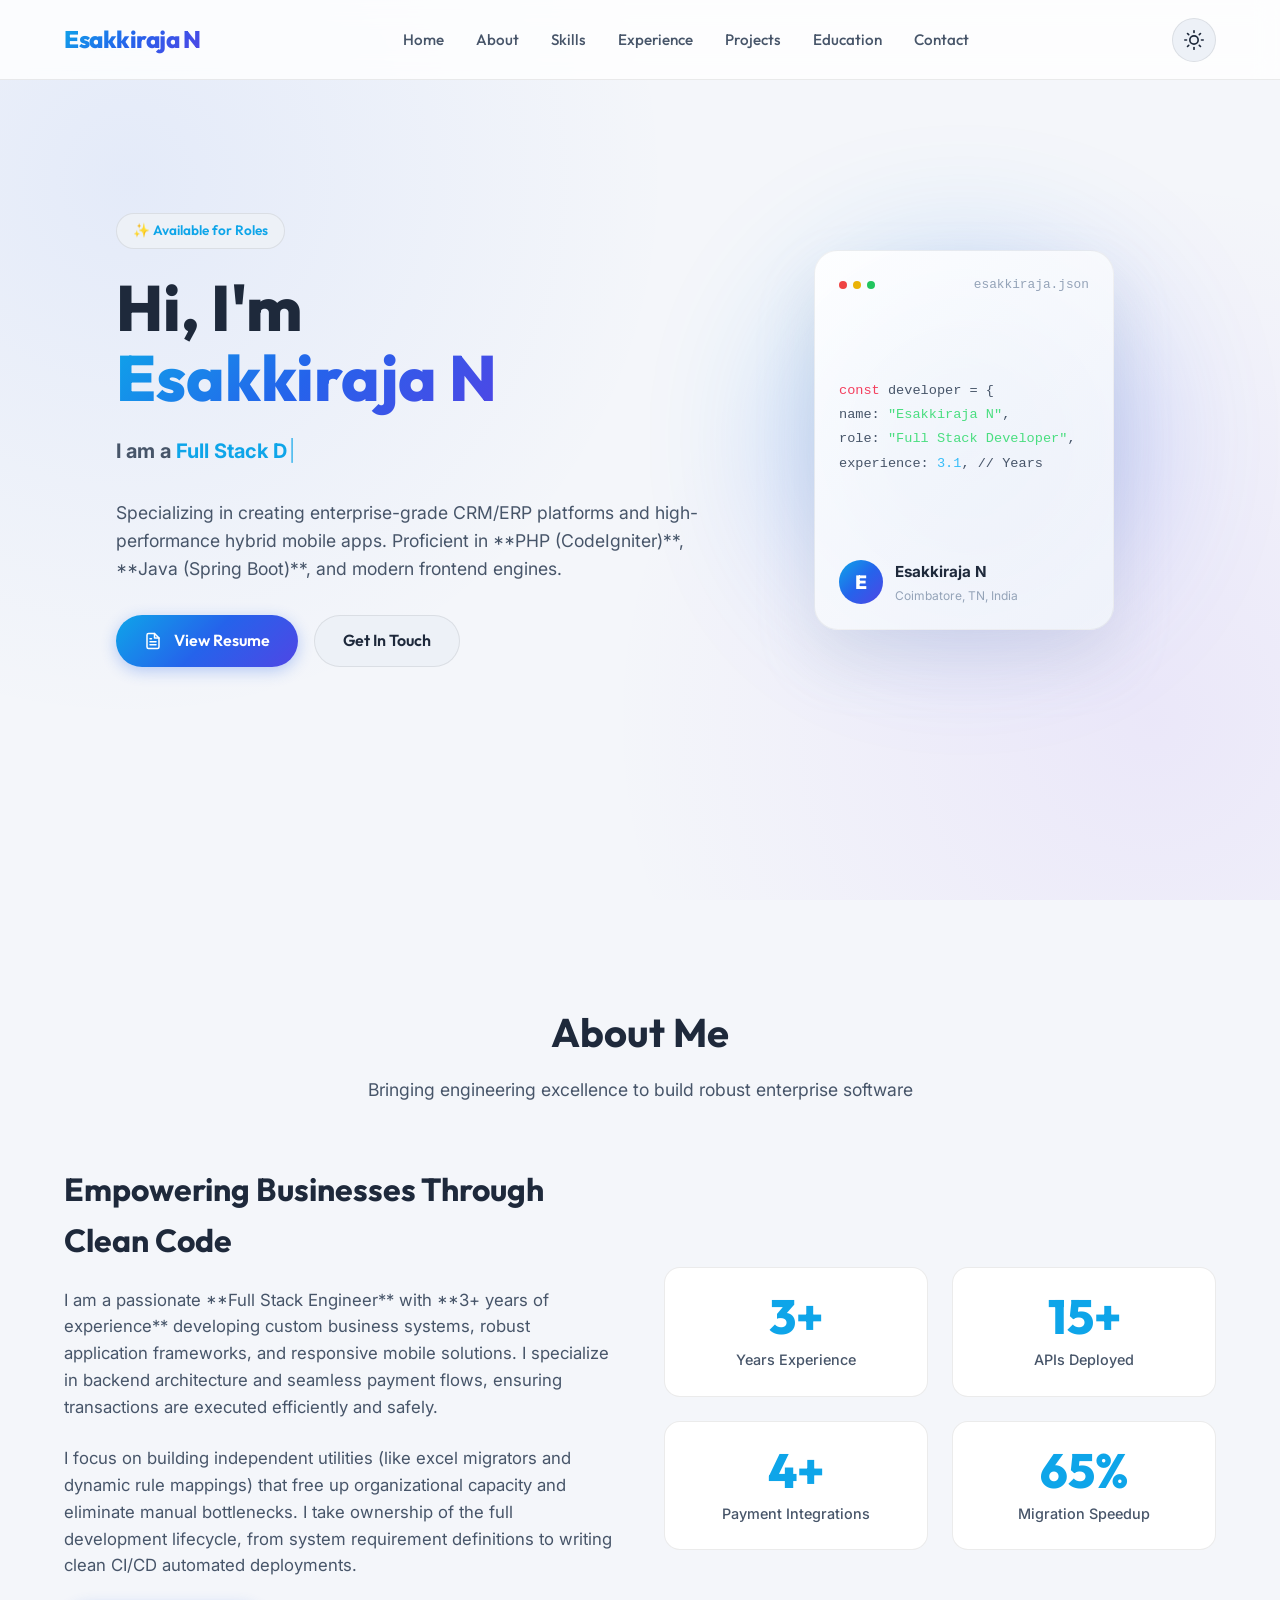
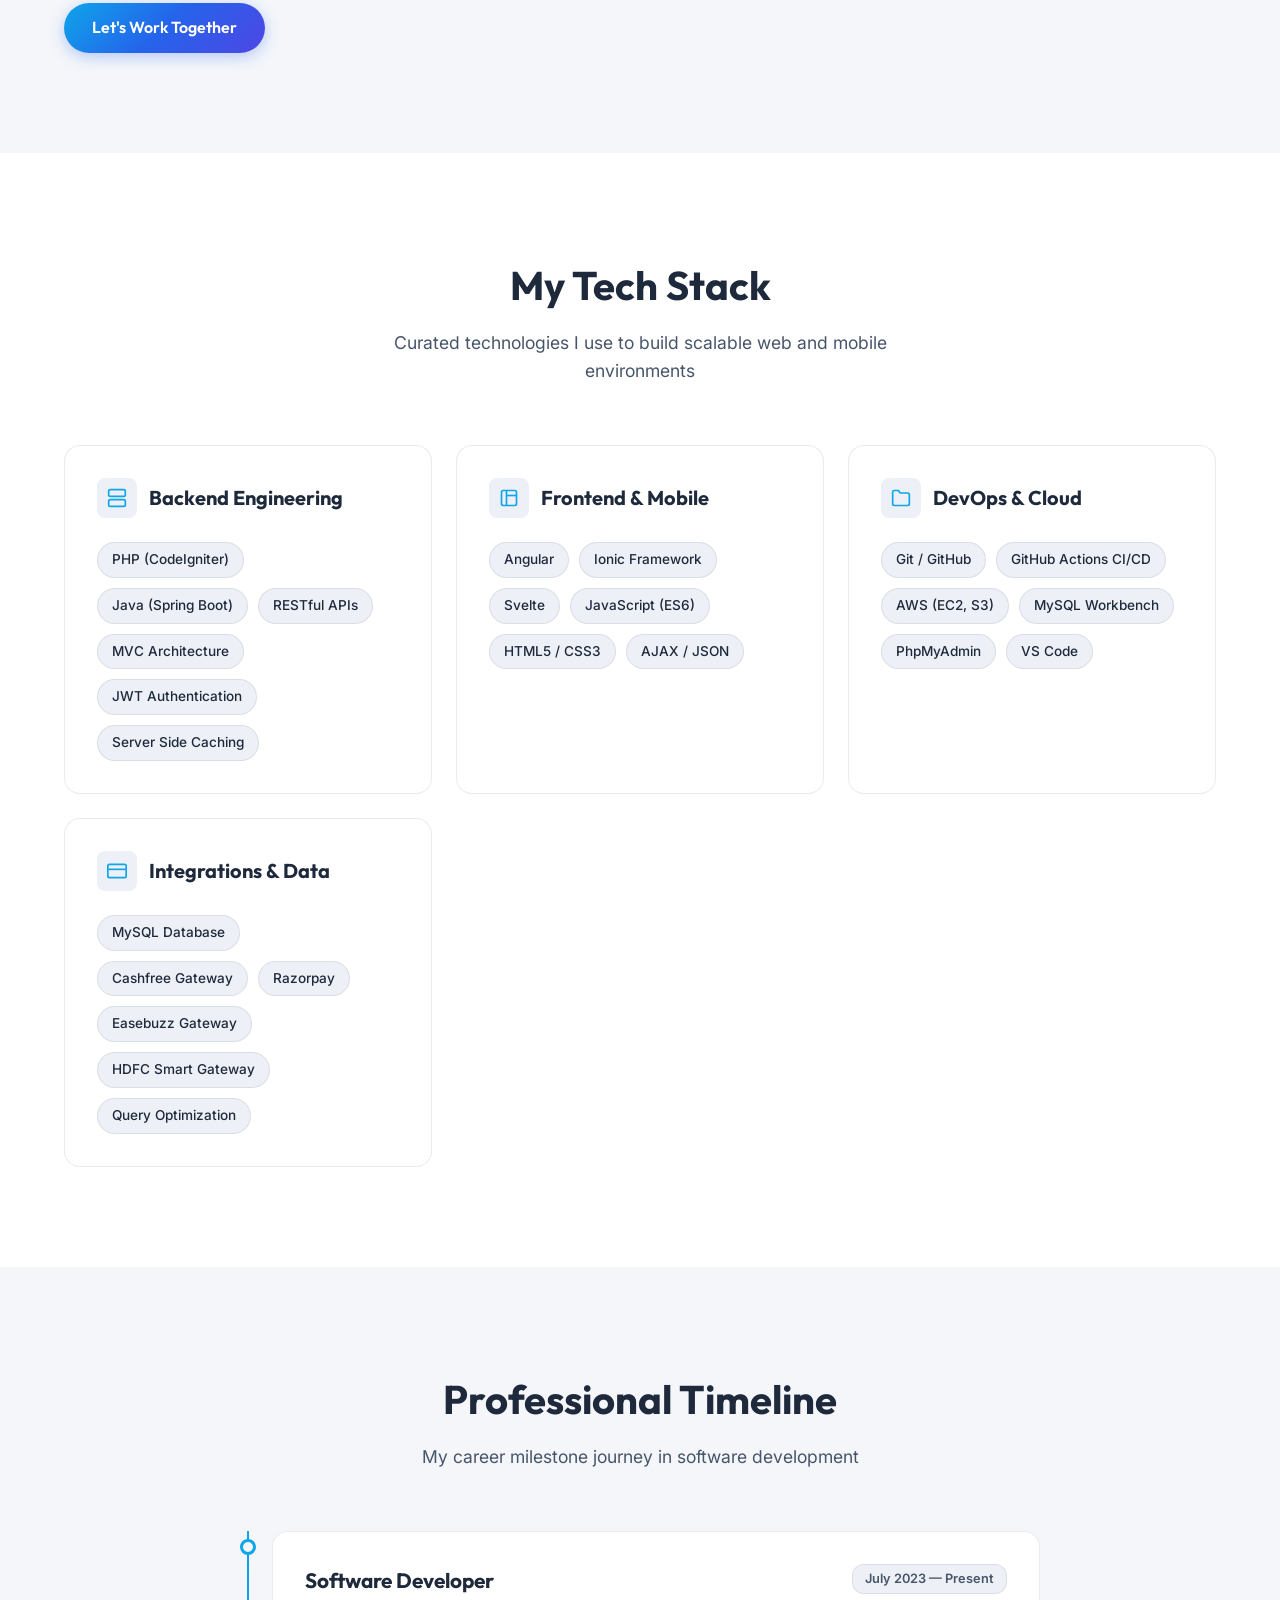
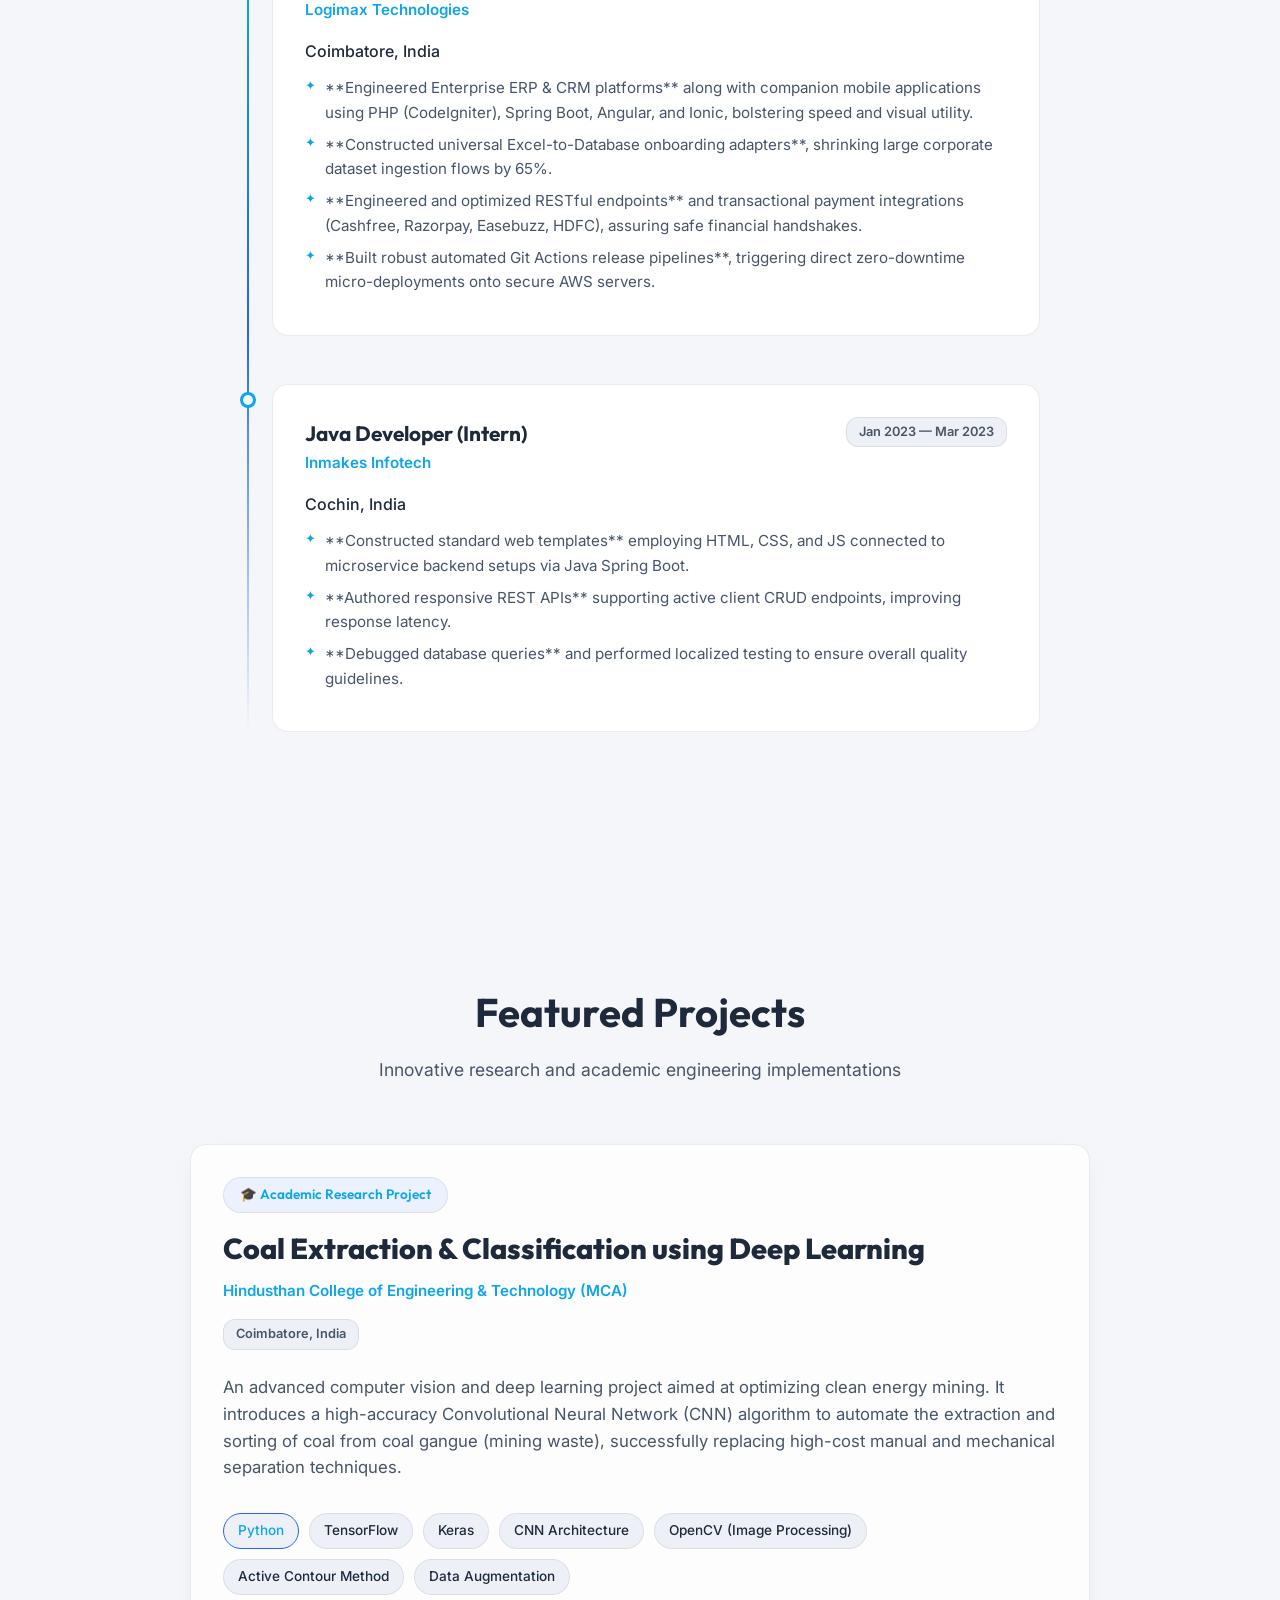
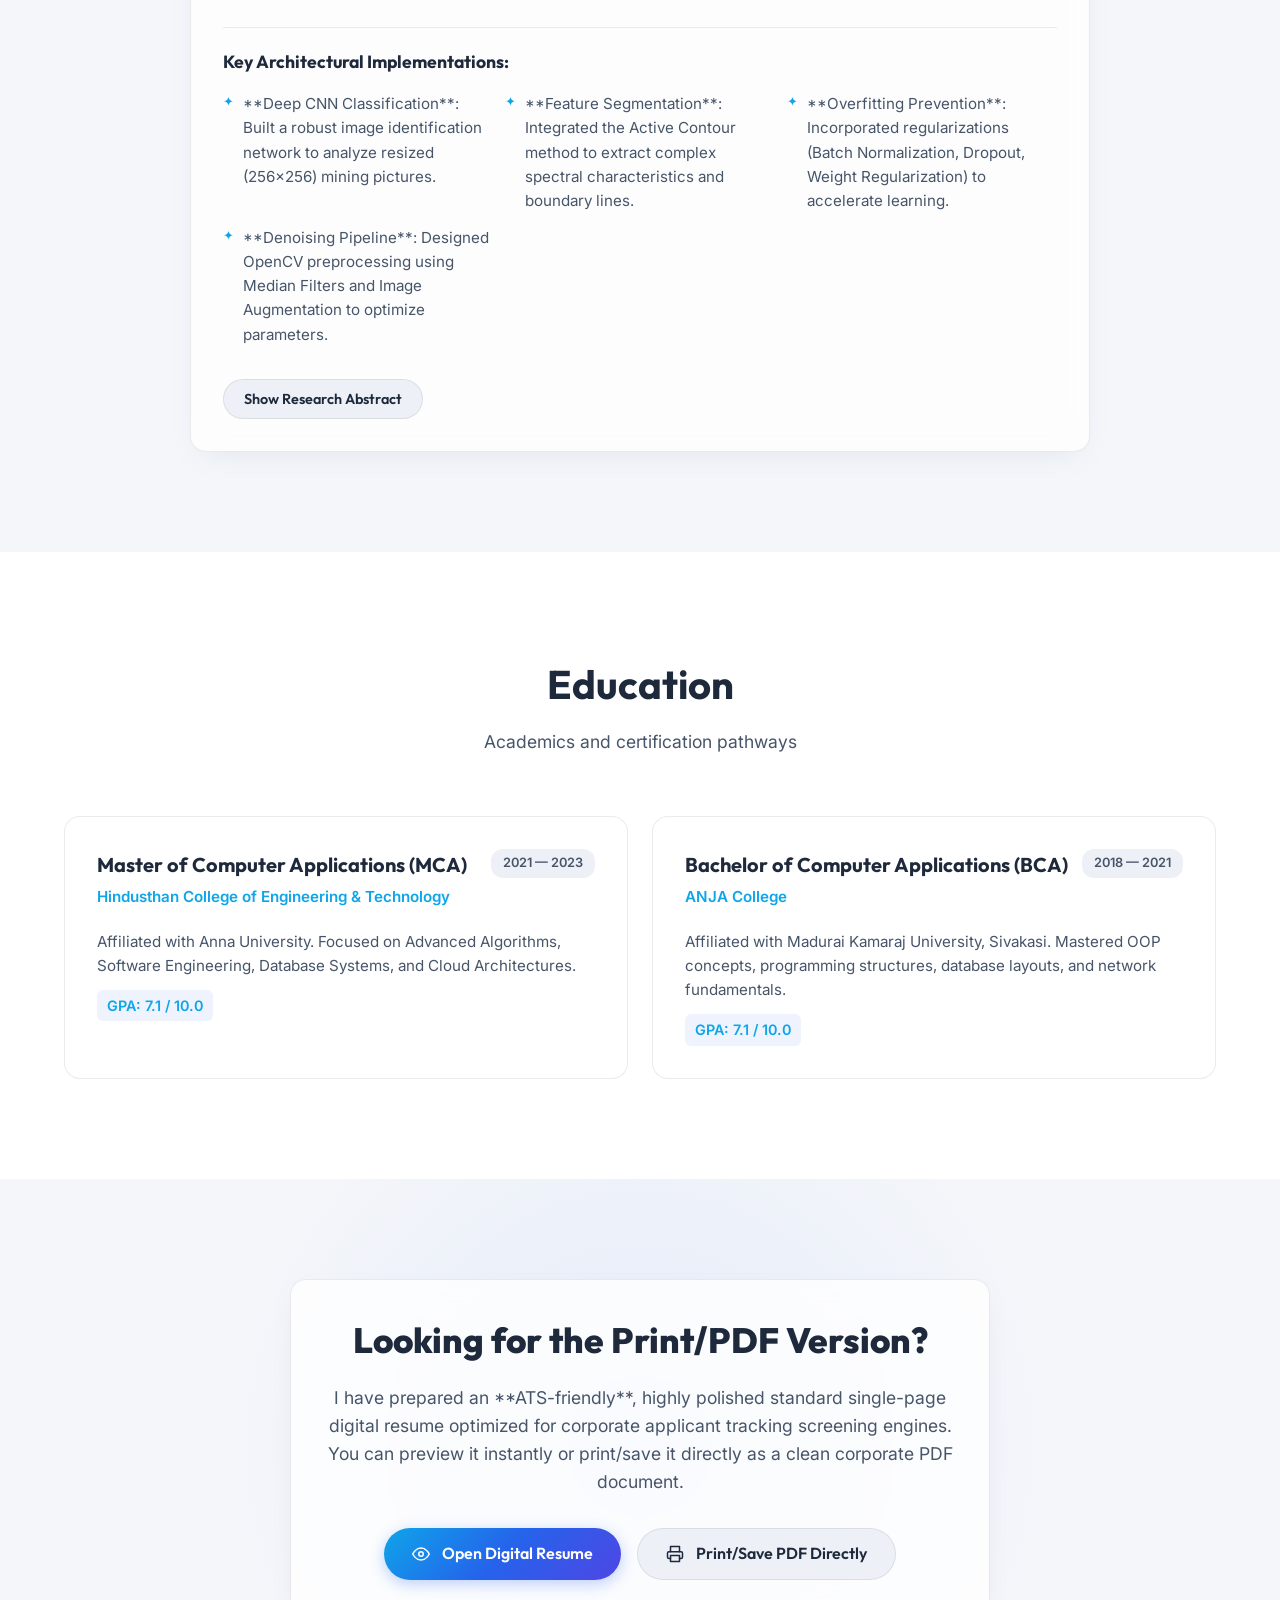
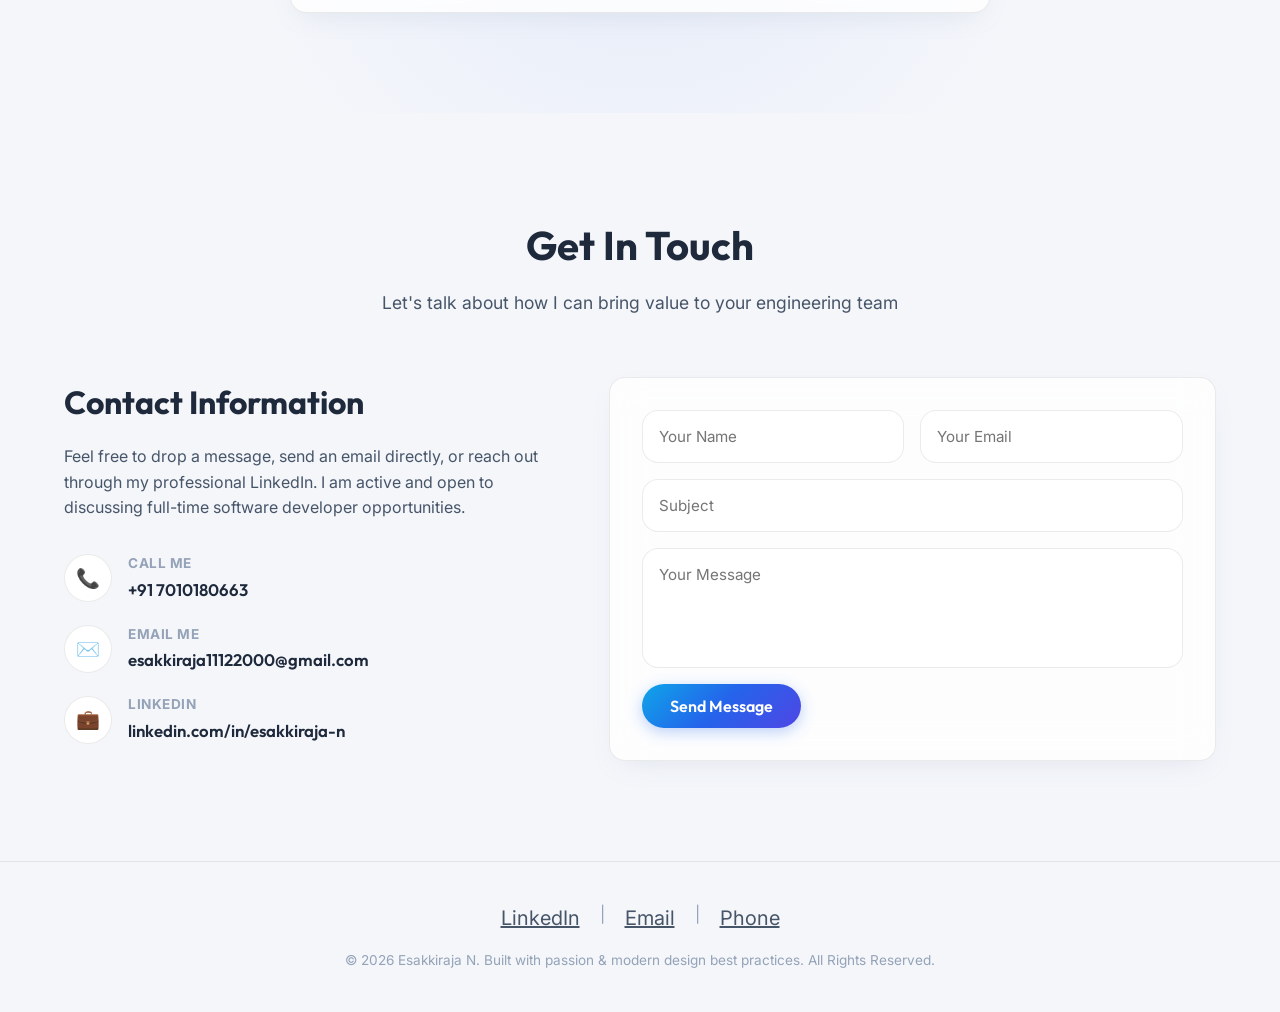
==== commit c783bfc1: "Implement interactive Projects section and update resume based on college research paper" ====
--- a/index.html
+++ b/index.html
@@ -23,6 +23,7 @@
                     <li><a href="#about" class="nav-link">About</a></li>
                     <li><a href="#skills" class="nav-link">Skills</a></li>
                     <li><a href="#experience" class="nav-link">Experience</a></li>
+                    <li><a href="#projects" class="nav-link">Projects</a></li>
                     <li><a href="#education" class="nav-link">Education</a></li>
                     <li><a href="#contact" class="nav-link">Contact</a></li>
                 </ul>
@@ -301,9 +302,86 @@
                     </div>
                 </div>
 
-            </div>
-        </div>
-    </section>
+    </section>
+
+    <!-- Projects Section -->
+    <section class="projects" id="projects">
+        <div class="container">
+            <div class="section-header">
+                <h2>Featured Projects</h2>
+                <p>Innovative research and academic engineering implementations</p>
+            </div>
+            
+            <div style="max-width: 900px; margin: 0 auto;">
+                <!-- Project Card -->
+                <div class="glass-card" style="position: relative; overflow: hidden; display: flex; flex-direction: column; gap: 24px; transition: var(--transition-smooth);">
+                    <div style="display: flex; justify-content: space-between; align-items: flex-start; flex-wrap: wrap; gap: 16px;">
+                        <div>
+                            <span class="hero-tag" style="background: var(--accent-glow); color: var(--accent-secondary); margin-bottom: 12px; display: inline-block;">🎓 Academic Research Project</span>
+                            <h3 style="font-family: var(--font-heading); font-size: 1.8rem; font-weight: 800; margin-bottom: 8px;">Coal Extraction & Classification using Deep Learning</h3>
+                            <p style="color: var(--accent-secondary); font-weight: 600; font-size: 0.95rem;">Hindusthan College of Engineering & Technology (MCA)</p>
+                        </div>
+                        <span class="timeline-date" style="background: var(--bg-tertiary);">Coimbatore, India</span>
+                    </div>
+
+                    <p style="color: var(--text-secondary); font-size: 1.05rem; line-height: 1.6;">
+                        An advanced computer vision and deep learning project aimed at optimizing clean energy mining. It introduces a high-accuracy Convolutional Neural Network (CNN) algorithm to automate the extraction and sorting of coal from coal gangue (mining waste), successfully replacing high-cost manual and mechanical separation techniques.
+                    </p>
+
+                    <div class="skills-list" style="margin: 8px 0;">
+                        <span class="skill-tag" style="border-color: var(--accent-primary); color: var(--accent-secondary);">Python</span>
+                        <span class="skill-tag">TensorFlow</span>
+                        <span class="skill-tag">Keras</span>
+                        <span class="skill-tag">CNN Architecture</span>
+                        <span class="skill-tag">OpenCV (Image Processing)</span>
+                        <span class="skill-tag">Active Contour Method</span>
+                        <span class="skill-tag">Data Augmentation</span>
+                    </div>
+
+                    <div style="border-top: 1px solid var(--border-color); padding-top: 20px; display: flex; flex-direction: column; gap: 16px;">
+                        <h4 style="font-family: var(--font-heading); font-size: 1.1rem; font-weight: 700; color: var(--text-primary);">Key Architectural Implementations:</h4>
+                        <ul class="timeline-bullets" style="display: grid; grid-template-columns: repeat(auto-fit, minmax(250px, 1fr)); gap: 12px; margin-left: 0;">
+                            <li style="margin-bottom: 0;">**Deep CNN Classification**: Built a robust image identification network to analyze resized (256x256) mining pictures.</li>
+                            <li style="margin-bottom: 0;">**Feature Segmentation**: Integrated the Active Contour method to extract complex spectral characteristics and boundary lines.</li>
+                            <li style="margin-bottom: 0;">**Overfitting Prevention**: Incorporated regularizations (Batch Normalization, Dropout, Weight Regularization) to accelerate learning.</li>
+                            <li style="margin-bottom: 0;">**Denoising Pipeline**: Designed OpenCV preprocessing using Median Filters and Image Augmentation to optimize parameters.</li>
+                        </ul>
+                    </div>
+
+                    <!-- Interactive Abstract Panel -->
+                    <div id="abstract-panel" style="display: none; background: var(--bg-tertiary); border: 1px solid var(--border-color); border-radius: var(--border-radius); padding: 24px; transition: var(--transition-smooth); margin-top: 16px;">
+                        <h4 style="font-family: var(--font-heading); font-size: 1.1rem; font-weight: 700; margin-bottom: 12px; color: var(--accent-secondary);">Research Abstract:</h4>
+                        <p style="color: var(--text-secondary); font-size: 0.95rem; line-height: 1.7; text-align: justify;">
+                            Coal is mainly energy in the world which plays a very important role in the development of the national economy. But there is plenty of coal gangue in addition to coal in the process of mining. The traditional sorting is mainly used by manual selection and mechanical separation. This project explores a new coal classification model based on features extraction and deep learning. In view of the characteristics of high dimensionality, strong correlation, and high redundancy of spectral data, this project proposes to combine features extraction with Convolutional neural network to solve the problem of coal classification, and to further improve the classification accuracy. An improved classification algorithm is proposed, and the improved deep learning algorithm is used to improve and optimize the structure and training parameters of the model. Finally, the project analyzes the results in terms of execution time and accuracy parameters.
+                        </p>
+                    </div>
+
+                    <div style="display: flex; gap: 12px; align-self: flex-start; margin-top: 8px;">
+                        <button onclick="toggleAbstract()" class="btn btn-secondary" id="toggle-abstract-btn" style="padding: 10px 20px; font-size: 0.9rem;">
+                            Show Research Abstract
+                        </button>
+                    </div>
+                </div>
+            </div>
+        </div>
+    </section>
+
+    <!-- Custom Script for Interactive Project Abstract Toggle -->
+    <script>
+        function toggleAbstract() {
+            const panel = document.getElementById('abstract-panel');
+            const btn = document.getElementById('toggle-abstract-btn');
+            if (panel.style.display === 'none') {
+                panel.style.display = 'block';
+                btn.textContent = 'Hide Research Abstract';
+                btn.style.borderColor = 'var(--accent-secondary)';
+            } else {
+                panel.style.display = 'none';
+                btn.textContent = 'Show Research Abstract';
+                btn.style.borderColor = '';
+            }
+        }
+    </script>
 
     <!-- Education Section -->
     <section class="education" id="education" style="background-color: var(--bg-secondary);">
